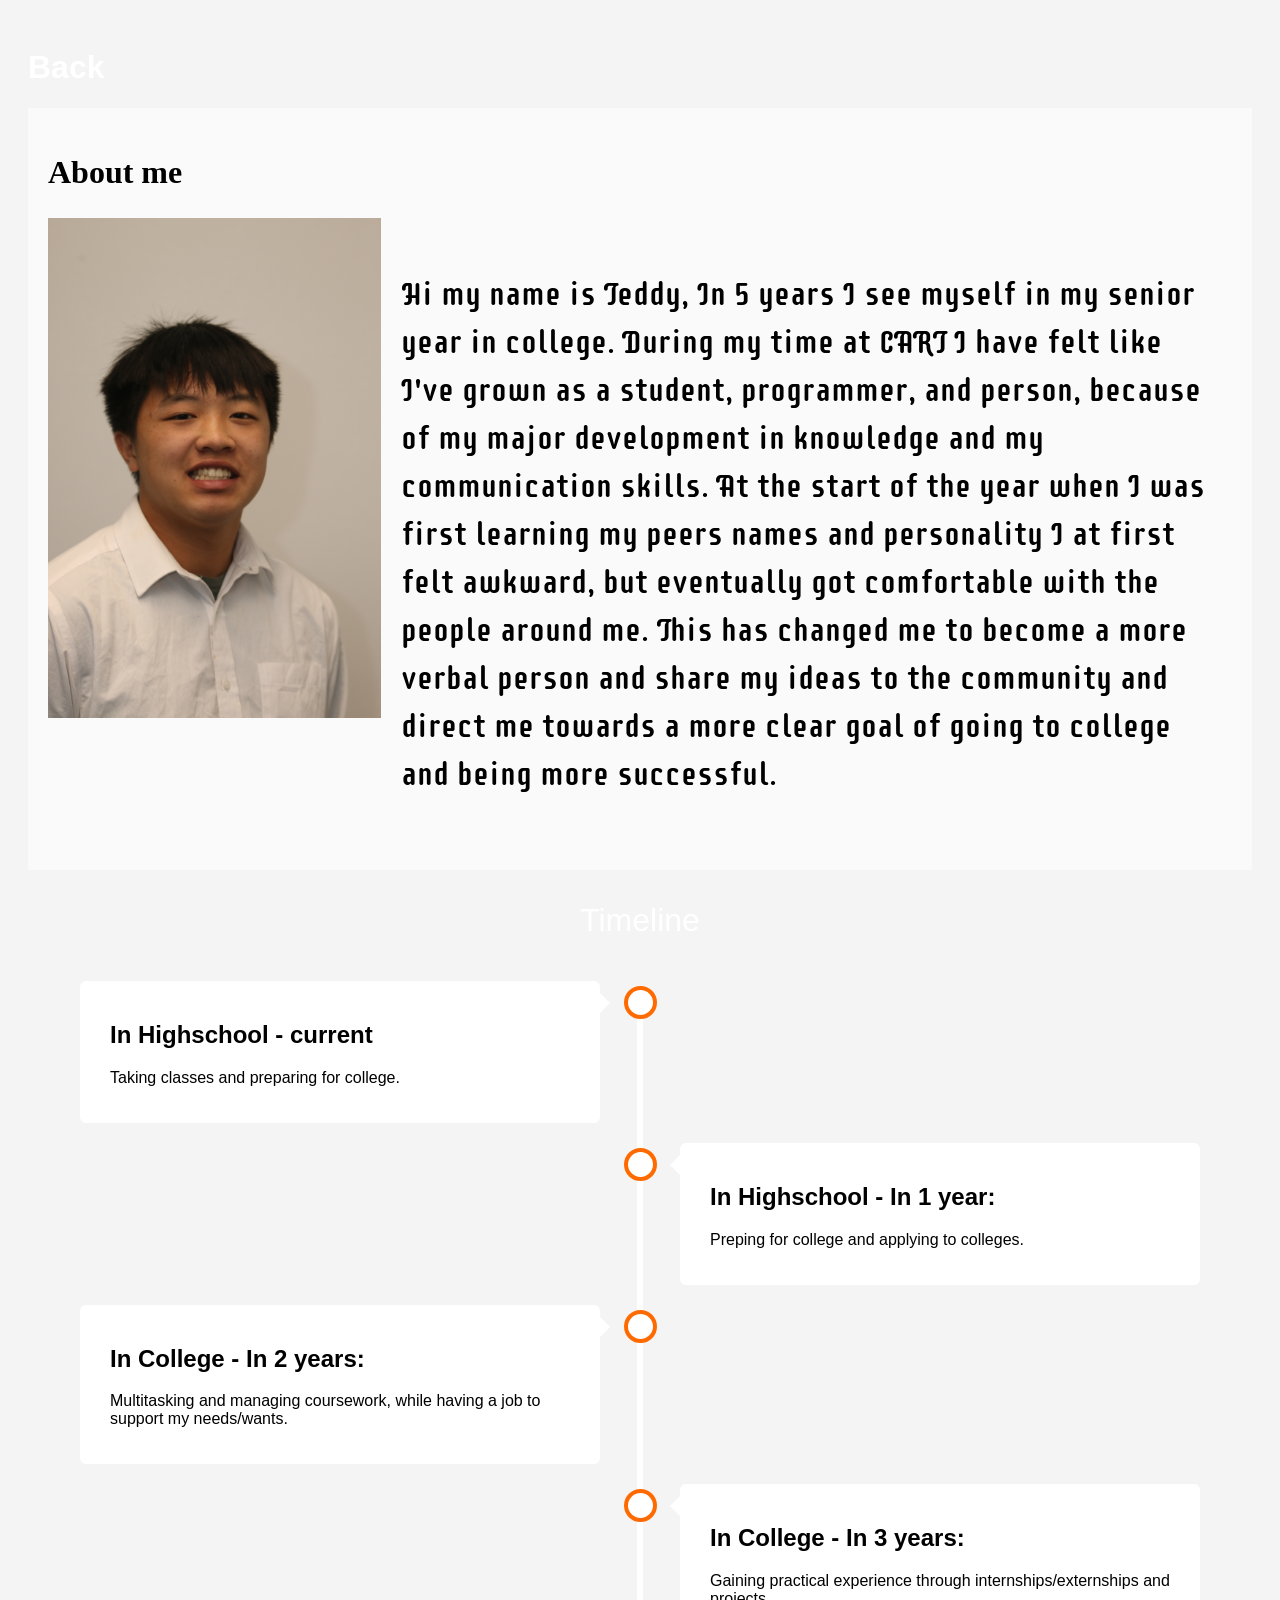
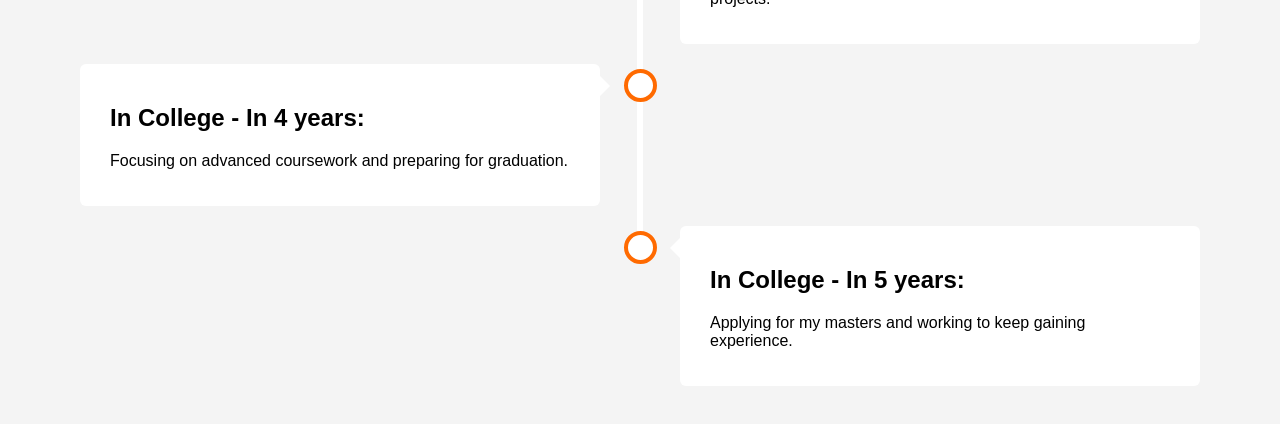
==== About.html @ f7e6aead "wads yay" ====
<!DOCTYPE html>
<html>

<head>
    <title>Page Title</title>
    <link rel="stylesheet" href="style.css">
</head>
<video autoplay muted loop playsinline id="background-video">
    <source src="background.mp4" type="video/mp4">
    Your browser does not support the video tag.
</video>

<body>
    <h1 onclick="goBack()" class="BackBtn">Back</h1>
    <article class="all">
        <section class="column about-section">
            <h2 class="AboutMe" id="AboutMe">About me</h2>
            <div class="content-box about-content">
                <img src="me.JPG" alt="myface" class="myface">
                <p class="textMe">
                    Hi my name is Teddy, In 5 years I see myself in my senior year in college. During my time at
                    CART I have felt like I've grown as a student, programmer, and person, because of my major
                    development in knowledge and my communication skills. At the start of the year when I was first
                    learning my peers
                    names and personality I at first felt awkward, but eventually got comfortable with
                    the people around me.
                    This has changed me to become a more verbal person and share my ideas to the community and
                    direct me towards a more clear goal of going to college and being more successful.
            </div>
        </section>
    </article>
    <p class="Time">Timeline</p>
    <div class="timeline">
        <div class="container left">
            <div class="content">
                <h2>In Highschool - current</h2>
                <p>Taking classes and preparing for college.</p>
            </div>
        </div>
        <div class="container right">
            <div class="content">
                <h2>In Highschool - In 1 year:</h2>
                <p>Preping for college and applying to colleges.</p>
            </div>
            </div>
        <div class="container left">
            <div class="content">
                <h2>In College - In 2 years:</h2>
                <p>Multitasking and managing coursework, while having a job to support my needs/wants.</p>
            </div>
        </div>
        <div class="container right">
            <div class="content">
                <h2>In College - In 3 years:</h2>
                <p>Gaining practical experience through internships/externships and projects.</p>
            </div>
        </div>
        
        <div class="container left">
            <div class="content">
                <h2>In College - In 4 years:</h2>
                <p>Focusing on advanced coursework and preparing for graduation.</p>
            </div>
        </div>
        <div class="container right">
            <div class="content">
                <h2>In College - In 5 years:</h2>
                <p>Applying for my masters and working to keep gaining experience.</p>
            </div>
        </div>
    </div>

    


</body>
<script src="script.js"></script>

</html>
---- style.css ----
@import url('https://fonts.googleapis.com/css2?family=Supermercado+One&display=swap');
#background-video{
    position: fixed;
    top: 50%;
    left: 50%;
    min-width: 100%;
    min-height: 100%;
    width: auto;
    height: auto;
    transform: translate(-50%, -50%);
    object-fit: cover;
    z-index: -1;
}
a {
    text-decoration: none;
}
.choice {
    display: flex;
    flex-direction: column;
    justify-content: center;
    align-items: flex-start;
    height: 100vh;
    padding-left: 10pc;
}
.choice p {
    padding: 15px 30px;
    margin: 10px;
    background: transparent;
    border: 2px solid white;
    border-radius: 12px;
    color: white;
    font-size: 1.5rem;
    cursor: pointer;
    transition:
    /* smooth transitions */
        transform 0.3s ease,
        box-shadow 0.3s ease;
    min-width: 113px;
    text-align: center;
}
/* contact mme */
body {
    font-family: Arial, sans-serif;
    background-color: #f4f4f4;
    padding: 20px;
}
.contain {
    max-width: 500px;
    margin: auto;
    background: white;
    padding: 30px;
    border-radius: 8px;
    box-shadow: 0 0 10px rgba(0,0,0,0.1);
}
input, textarea {
    width: 100%;
    padding: 12px;
    margin-top: 6px;
    margin-bottom: 16px;
    border: 1px solid #ccc;
    border-radius: 4px;
    box-sizing: border-box; /* Ensures padding doesn't affect width */
}
.submit {
    background-color: #007BFF;
    color: white;
    padding: 12px 20px;
    border: none;
    border-radius: 4px;
    cursor: pointer;
    width: 100%;
}
.submit:hover {
    background-color: #0056b3;
}

/* Hover effect */
.choice p:hover {
    /* changes the background to white */
    background: white; 
    /* chnages the color to black */
    color: black; 
    transform: scale(1.08); 
    /* enlarges the button */
}
.nameind {
    font-size: 100px;
    margin: 0%;
    padding: 0%;
    padding-left: 100px;
    padding-top:100px ;
    color: white;
}
.Projects {
    display: grid;
    grid-template-columns: repeat(2, 1fr); 
    gap: 20px; 
    padding-left: 10px;
    cursor: pointer;
}

.all {
    display: flex;
    gap: 20px; 
    padding: 20px;
    font-family: serif;
    background-color: white;
    background-color: rgba(255, 255, 255, 0.5);

}
.column {
    display: flex;
    flex-direction: column;
}
.about-section {
    flex: 2;/* exspands the box size width and makes it even */
}
.textMe {
    padding: 20px;
    line-height: 1.5;
}
.about-content {
    display: flex;
    align-items: flex-start; 
    font-family: "Supermercado One", cursive;
    font-size: xx-large;
}.myface {
    height: 500px;
    opacity: 100%;
}
.aboutMe {
    font-family:"Supermercado One", cursive; 
}
.BackBtn {
    color: white;
    cursor: pointer;
}
.Time {
    color: white;
    display: flex;
    font-size: xx-large;
    justify-content: center;
}
.AboutMe {
    font-size: xx-large;
}

.page{

    min-height:100vh;
    display:flex;
    justify-content:center;
    align-items:center;
    padding:20px;
}

.resume{
    width:850px;
    background:white;
    display:flex;

}

/* LEFT SIDE */
.left{
    width:35%;
    background:#111;
    color:white;
}

.left .img-box img{
    width:100%;
    height:250px;
    object-fit:cover;
}

.left-content{
    padding:20px;
}

.section{
    margin-bottom:28px;
}

.section h2{
    font-size:24px;
    letter-spacing:3px;
    margin-bottom:12px;
    color:white;
}

.section ul{
    padding-left:18px;
}

.section li{
    font-size:14px;
    margin-bottom:8px;
    line-height:1.4;
}

.section p{
    font-size:14px;
    margin-bottom:8px;
}

/* RIGHT SIDE */
.righty{
    width:65%;
    padding:40px;
}

.name h1{
    font-size:70px;
    font-weight:300;
    letter-spacing:4px;
    line-height:0.95;
}
.name {
    color: black;
}
.subtitle{
    margin-top:10px;
    font-size:18px;
    letter-spacing:3px;
    color:black;
}

.summary{
    margin-top:20px;
    font-size:15px;
    line-height:1.6;
    font-weight:600;
}

.line{
    height:4px;
    background:black;
    margin:25px 0;
}

.title{
    font-size:28px;
    letter-spacing:3px;
    color: black;
    margin-bottom:15px;
    font-weight:300;
}

.item{
    margin-bottom:25px;
}

.item-header{
    display:flex;
    justify-content:space-between;
    font-weight:bold;
    margin-bottom:5px;
}

.item ul{
    padding-left:20px;
}

.item li{
    font-size:14px;
    margin-bottom:7px;
    line-height:1.5;
}
.printBtn{
    display: flex;
    align-content: end;
    justify-content: end;
}
.timeline {
    color: white;
}
.timeline ul {
    display: flex;
    list-style: none;
    padding: 50px 0;
    overflow-x: auto;
  }
  
  .timeline li {
    position: relative;
    min-width: 200px; /* Space between events */
    text-align: center;
  }
  .timeline ul::before {
    content: '';
    position: absolute;
    top: 50%;
    left: 0;
    width: 100%;
    height: 4px;
    background: #ccc;
    z-index: -1;
  }
  .timeline li::after {
    content: '';
    position: absolute;
    top: 50%;
    left: 50%;
    transform: translate(-50%, -50%);
    width: 15px;
    height: 15px;
    background: #3498db;
    border-radius: 50%;
    border: 3px solid #fff;
    color: white;
  }
  .timeline ul::before {
    content: '';
    position: absolute;
    top: 50%;
    left: 0;
    width: 100%;
    height: 4px;
    background: #ccc;
    z-index: -1;
    color: white;

    
  }
  /* taken from w3 schools */
  * {
    box-sizing: border-box;
  }
  
  /* Set a background color */
  body {

    font-family: Helvetica, sans-serif;
  }
  
  /* The actual timeline (the vertical ruler) */
  .timeline {
    position: relative;
    max-width: 1200px;
    margin: 0 auto;
  }
  
  /* The actual timeline (the vertical ruler) */
  .timeline::after {
    content: '';
    position: absolute;
    width: 6px;
    background-color: white;
    top: 16px;
    bottom: 150px;
    left: 50%;
    margin-left: -3px;
    
  }
  
  /* Container around content */
  .container {
    padding: 10px 40px;
    position: relative;
    background-color: inherit;
    width: 50%;
  }
  
  /* The circles on the timeline */
  .container::after {
    content: '';
    position: absolute;
    width: 25px;
    height: 25px;
    right: -17px;
    background-color: white;
    border: 4px solid #ff6a00;
    top: 15px;
    border-radius: 50%;
    z-index: 1;
  }
  
  /* Place the container to the left */
  .left {
    left: 0;
  }
  
  /* Place the container to the right */
  .right {
    left: 50%;
  }
  
  /* Add arrows to the left container (pointing right) */
  .left::before {
    content: " ";
    height: 0;
    position: absolute;
    top: 22px;
    width: 0;
    z-index: 1;
    right: 30px;
    border: medium solid white;
    border-width: 10px 0 10px 10px;
    border-color: transparent transparent transparent white;
  }
  
  /* Add arrows to the right container (pointing left) */
  .right::before {
    content: " ";
    height: 0;
    position: absolute;
    top: 22px;
    width: 0;
    z-index: 1;
    left: 30px;
    border: medium solid white;
    border-width: 10px 10px 10px 0;
    border-color: transparent white transparent transparent;
  }
  
  /* Fix the circle for containers on the right side */
  .right::after {
    left: -16px;
  }
  
  /* The actual content */
  .content {
    padding: 20px 30px;
    background-color: rgb(255, 255, 255);
    color: black;
    position: relative;
    border-radius: 6px;
  }
  
  /* Media queries - Responsive timeline on screens less than 600px wide */
  @media screen and (max-width: 600px) {
  /* Place the timelime to the left */
    .timeline::after {
      left: 31px;
    }
  
  /* Full-width containers */
    .container {
      width: 100%;
      padding-left: 70px;
      padding-right: 25px;
    }
    .timeline::after {
        top: 0;
        bottom: 0;
      }
  
  /* Make sure that all arrows are pointing leftwards */
    .container::before {
      left: 60px;
      border: medium solid white;
      border-width: 10px 10px 10px 0;
      border-color: transparent white transparent transparent;
    }
  
  /* Make sure all circles are at the same spot */
    .left::after, .right::after {
      left: 15px;
    }
  
  /* Make all right containers behave like the left ones */
    .right {
      left: 0%;
    }
  }
  

@keyframes moveLeft {
    from {
      transform: translateX(-100px); /* Starting position */
    }
    to {
      transform: translateX(0); /* Move 100px to the left */
    }
  }


    .aboutbtn {
    animation: moveLeft 2s linear ; 
  }
  .projectbtn {
    animation: moveLeft 2.5s linear ; 
  }
  .resumebtn {
    animation: moveLeft 3s linear ; 
  }
  .contactbtn {
    animation: moveLeft 3.5s linear ; 
  }
  .gamesbtn {
    animation: moveLeft 4.5s linear ;
  }












@media print {
    /* Hide everything */
    * {
    visibility: hidden;
    }
    /* Show only the specific section and its contents */
    #section-to-print, #section-to-print * {
    visibility: visible;
    }
    /* Position the section at the top of the printed page */
    #section-to-print {
    position: absolute;
    left: 0;
    top: 0;
    }
}
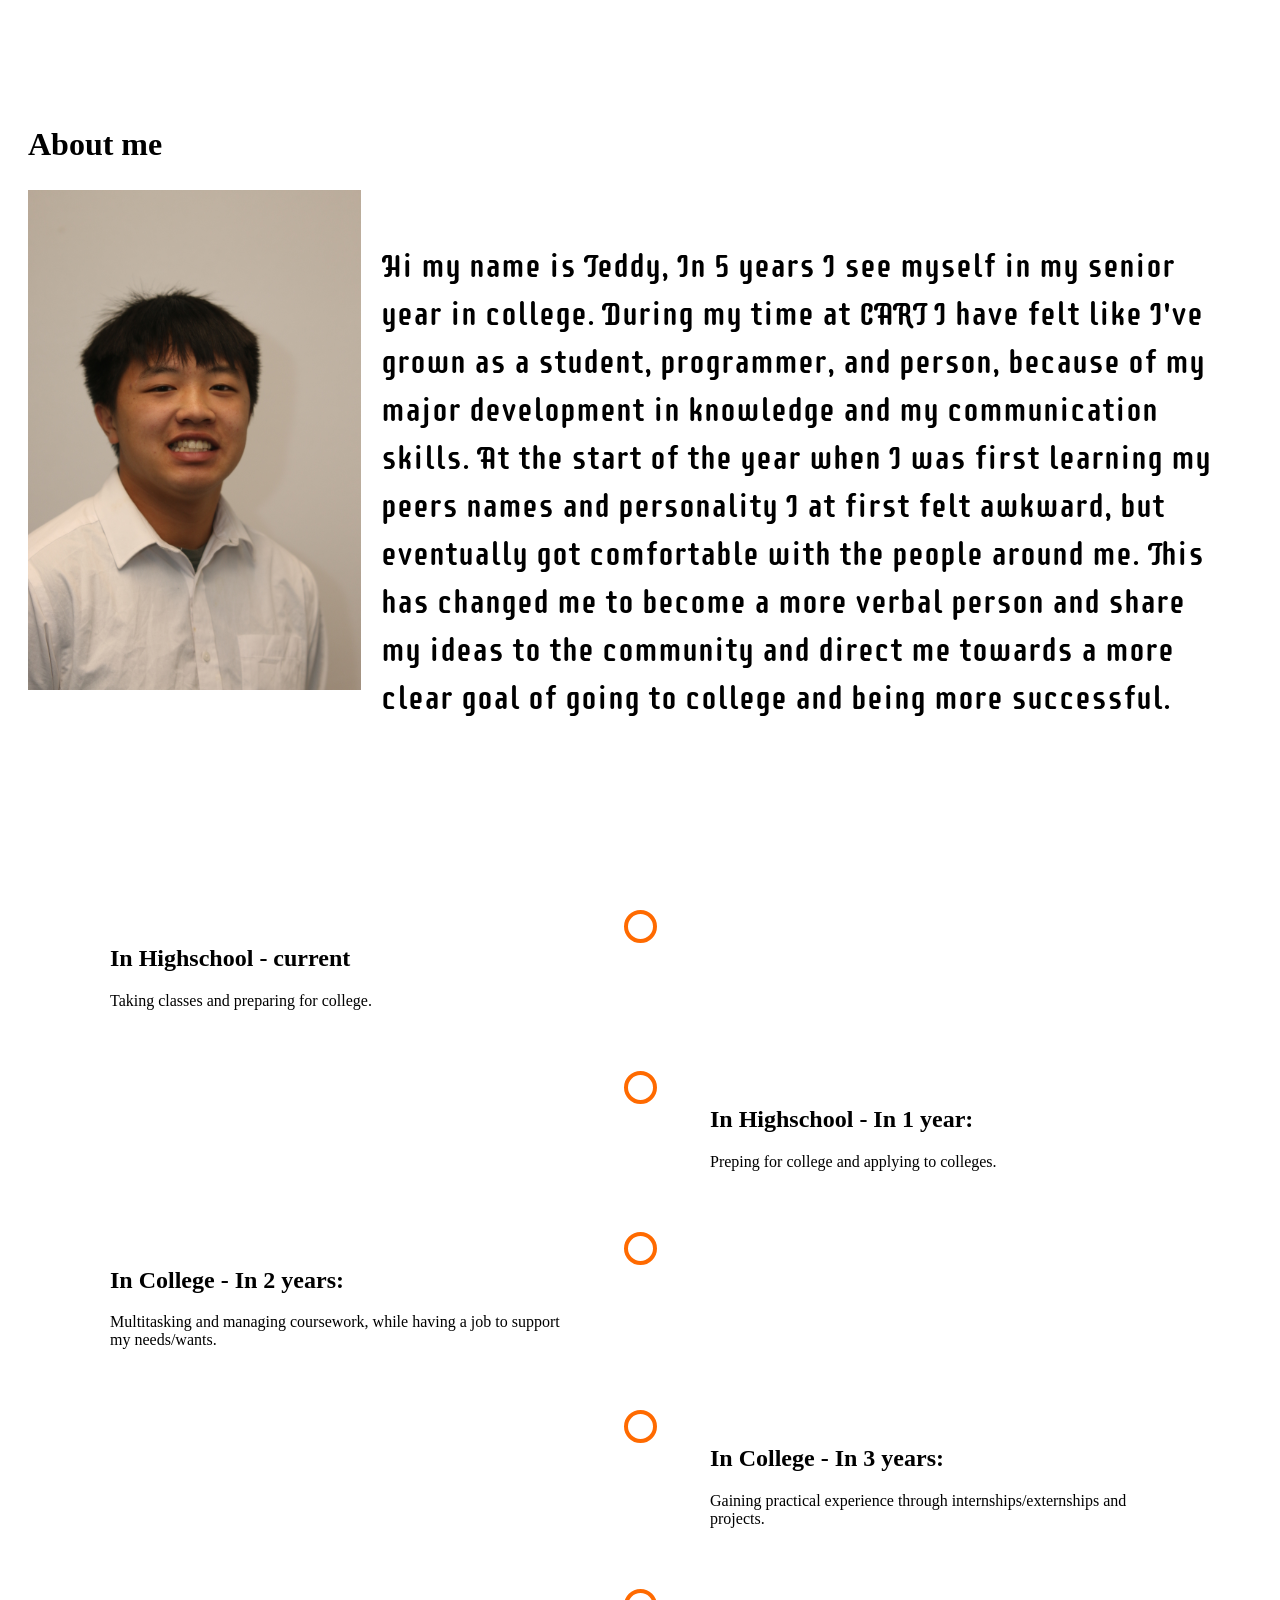
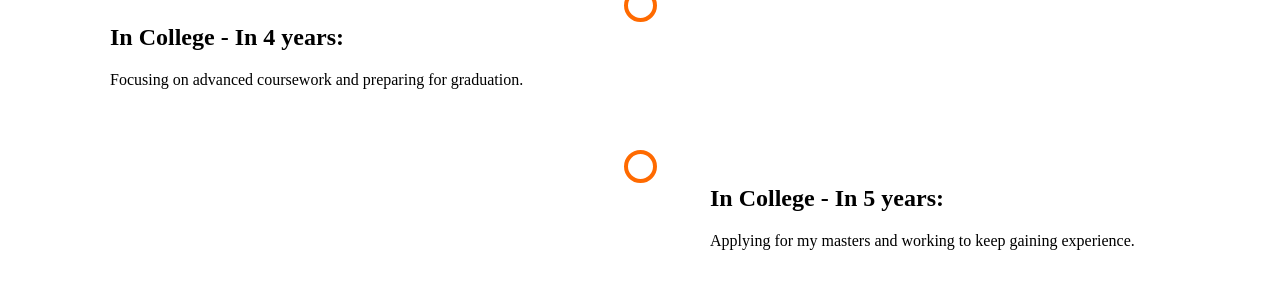
==== commit 6efb3b4a: "dawdawdaw asadawdwa" ====
--- a/About.html
+++ b/About.html
@@ -9,7 +9,6 @@
     <source src="background.mp4" type="video/mp4">
     Your browser does not support the video tag.
 </video>
-
 <body>
     <h1 onclick="goBack()" class="BackBtn">Back</h1>
     <article class="all">
--- a/style.css
+++ b/style.css
@@ -14,6 +14,14 @@
 a {
     text-decoration: none;
 }
+/* fade elements */
+body {
+  opacity: 1;
+  transition: opacity 10s ease-in-out;
+}
+body.fade-out {
+  opacity: 0.3;
+}
 .choice {
     display: flex;
     flex-direction: column;
@@ -38,11 +46,13 @@
     min-width: 113px;
     text-align: center;
 }
-/* contact mme */
-body {
+/* contact me */
+.body {
     font-family: Arial, sans-serif;
     background-color: #f4f4f4;
     padding: 20px;
+    opacity: 1;
+    transition: opacity 0.5s ease-in-out;
 }
 .contain {
     max-width: 500px;
@@ -328,12 +338,6 @@
     box-sizing: border-box;
   }
   
-  /* Set a background color */
-  body {
-
-    font-family: Helvetica, sans-serif;
-  }
-  
   /* The actual timeline (the vertical ruler) */
   .timeline {
     position: relative;
@@ -475,7 +479,7 @@
     }
   }
 
-
+/* smooth menu button animation */
     .aboutbtn {
     animation: moveLeft 2s linear ; 
   }
@@ -491,16 +495,6 @@
   .gamesbtn {
     animation: moveLeft 4.5s linear ;
   }
-
-
-
-
-
-
-
-
-
-
 
 
 @media print {
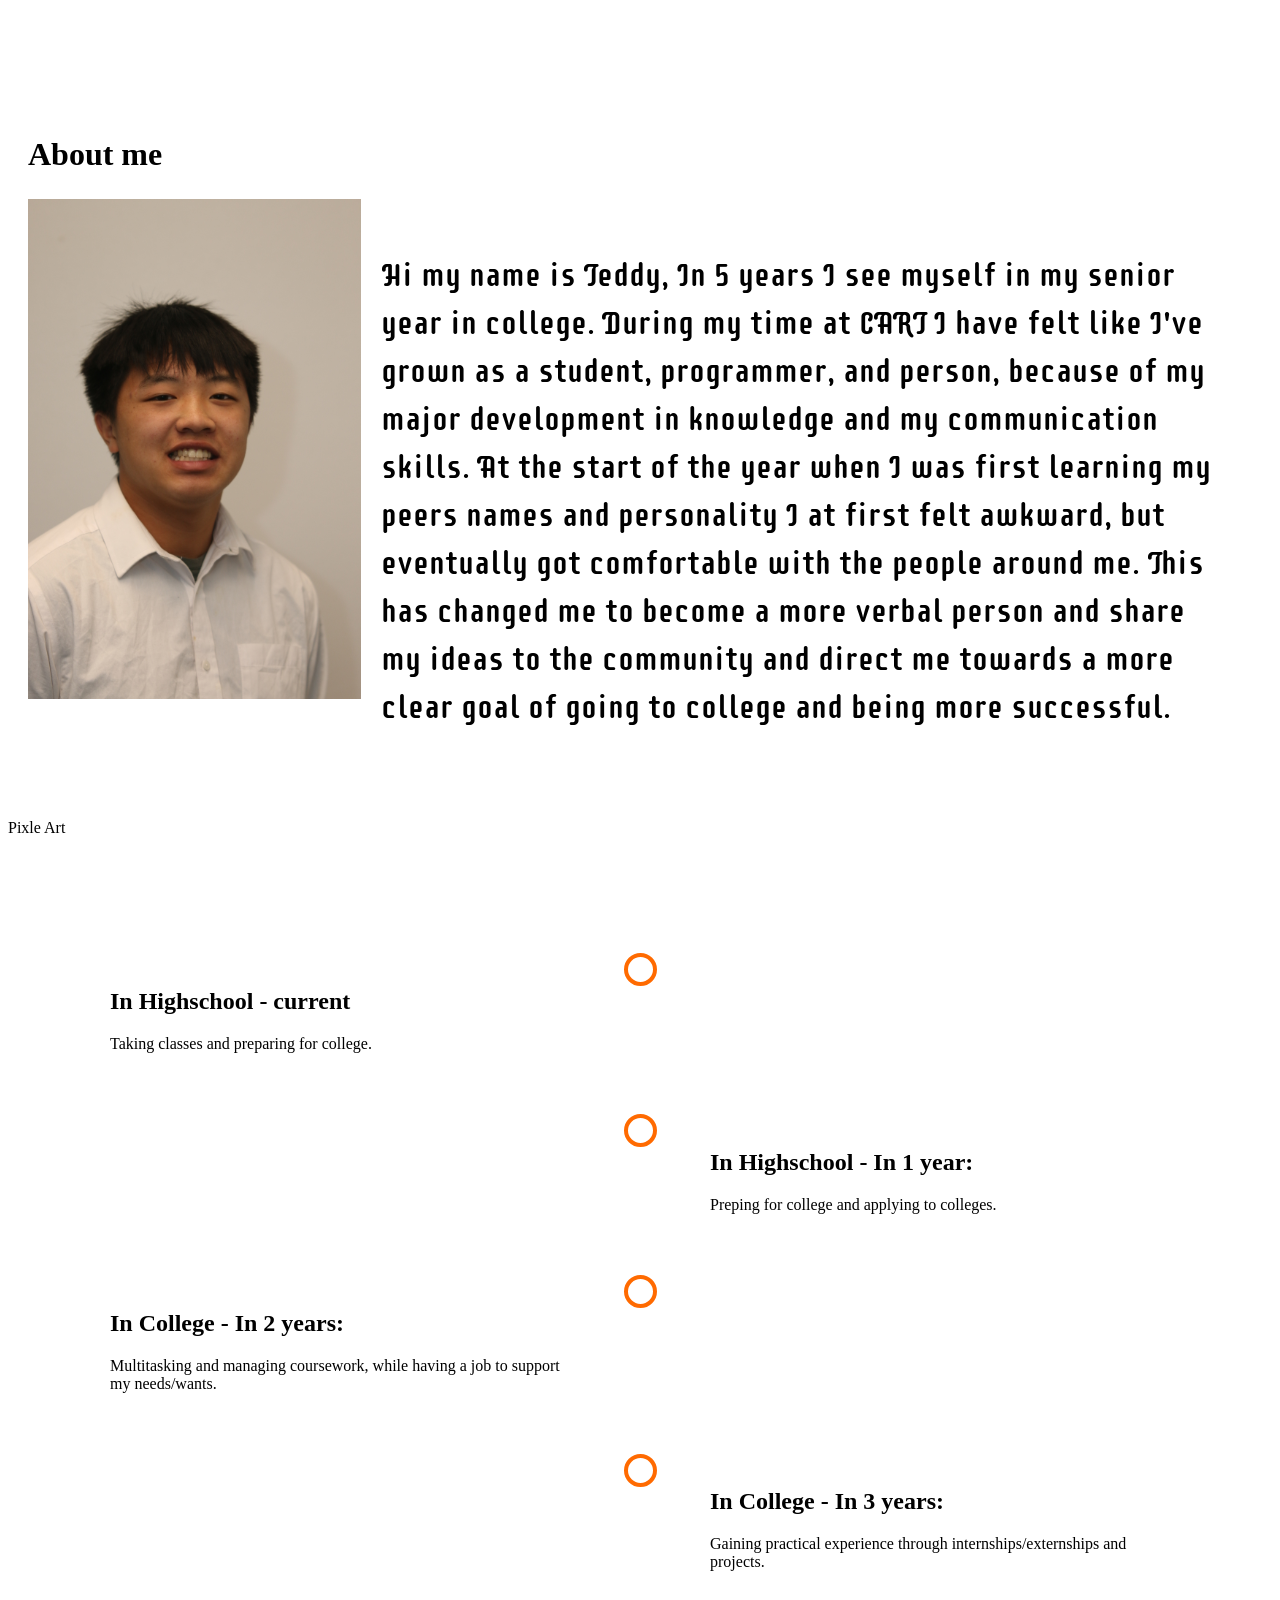
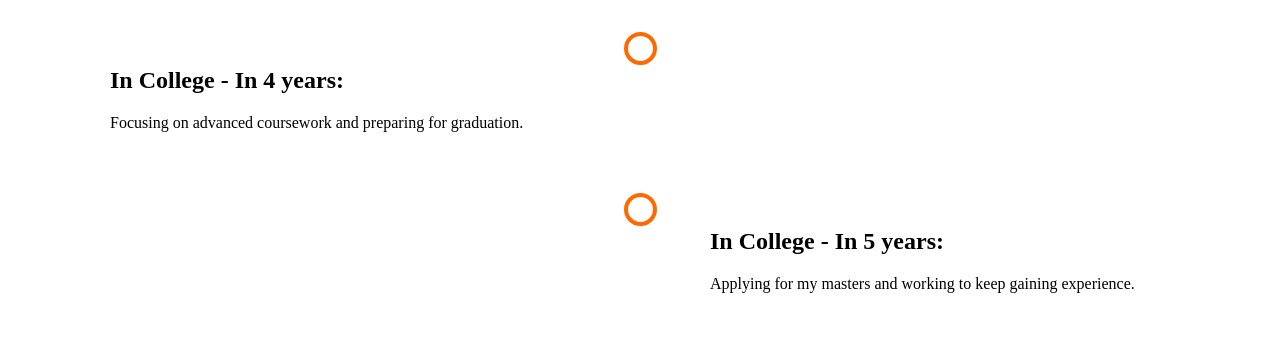
==== commit bf7fb11a: "se meep" ====
--- a/About.html
+++ b/About.html
@@ -9,6 +9,7 @@
     <source src="background.mp4" type="video/mp4">
     Your browser does not support the video tag.
 </video>
+
 <body>
     <h1 onclick="goBack()" class="BackBtn">Back</h1>
     <article class="all">
@@ -28,48 +29,58 @@
             </div>
         </section>
     </article>
-    <p class="Time">Timeline</p>
-    <div class="timeline">
-        <div class="container left">
-            <div class="content">
-                <h2>In Highschool - current</h2>
-                <p>Taking classes and preparing for college.</p>
+    <p class="Art">Pixle Art</p>
+    <article>
+        <section>
+
+        </section>
+    </article>
+    <div class="timeStuff">
+
+
+        <p class="Time">Timeline</p>
+        <div class="timeline">
+
+            <div class="container left">
+                <div class="content">
+                    <h2>In Highschool - current</h2>
+                    <p>Taking classes and preparing for college.</p>
+                </div>
             </div>
-        </div>
-        <div class="container right">
-            <div class="content">
-                <h2>In Highschool - In 1 year:</h2>
-                <p>Preping for college and applying to colleges.</p>
+            <div class="container right">
+                <div class="content">
+                    <h2>In Highschool - In 1 year:</h2>
+                    <p>Preping for college and applying to colleges.</p>
+                </div>
             </div>
+            <div class="container left">
+                <div class="content">
+                    <h2>In College - In 2 years:</h2>
+                    <p>Multitasking and managing coursework, while having a job to support my needs/wants.</p>
+                </div>
             </div>
-        <div class="container left">
-            <div class="content">
-                <h2>In College - In 2 years:</h2>
-                <p>Multitasking and managing coursework, while having a job to support my needs/wants.</p>
+            <div class="container right">
+                <div class="content">
+                    <h2>In College - In 3 years:</h2>
+                    <p>Gaining practical experience through internships/externships and projects.</p>
+                </div>
             </div>
-        </div>
-        <div class="container right">
-            <div class="content">
-                <h2>In College - In 3 years:</h2>
-                <p>Gaining practical experience through internships/externships and projects.</p>
+
+            <div class="container left">
+                <div class="content">
+                    <h2>In College - In 4 years:</h2>
+                    <p>Focusing on advanced coursework and preparing for graduation.</p>
+                </div>
             </div>
-        </div>
-        
-        <div class="container left">
-            <div class="content">
-                <h2>In College - In 4 years:</h2>
-                <p>Focusing on advanced coursework and preparing for graduation.</p>
-            </div>
-        </div>
-        <div class="container right">
-            <div class="content">
-                <h2>In College - In 5 years:</h2>
-                <p>Applying for my masters and working to keep gaining experience.</p>
+            <div class="container right">
+                <div class="content">
+                    <h2>In College - In 5 years:</h2>
+                    <p>Applying for my masters and working to keep gaining experience.</p>
+                </div>
             </div>
         </div>
     </div>
 
-    
 
 
 </body>
--- a/style.css
+++ b/style.css
@@ -101,6 +101,7 @@
     padding-top:100px ;
     color: white;
 }
+
 .Projects {
     display: grid;
     grid-template-columns: repeat(2, 1fr); 
@@ -109,6 +110,7 @@
     cursor: pointer;
 }
 
+
 .all {
     display: flex;
     gap: 20px; 
@@ -144,12 +146,18 @@
 .BackBtn {
     color: white;
     cursor: pointer;
+    border:2px solid white;
+    padding: 10px;   
+    margin: 10px;        
+    display: inline-block;     
+    border-radius: 12px;        
 }
 .Time {
     color: white;
     display: flex;
     font-size: xx-large;
     justify-content: center;
+
 }
 .AboutMe {
     font-size: xx-large;
@@ -252,7 +260,7 @@
 .title{
     font-size:28px;
     letter-spacing:3px;
-    color: black;
+    color: rgb(255, 255, 255);
     margin-bottom:15px;
     font-weight:300;
 }
@@ -283,7 +291,7 @@
     justify-content: end;
 }
 .timeline {
-    color: white;
+    color: rgb(255, 255, 255);
 }
 .timeline ul {
     display: flex;
@@ -304,7 +312,7 @@
     left: 0;
     width: 100%;
     height: 4px;
-    background: #ccc;
+    background: #ffffff;
     z-index: -1;
   }
   .timeline li::after {
@@ -317,8 +325,8 @@
     height: 15px;
     background: #3498db;
     border-radius: 50%;
-    border: 3px solid #fff;
-    color: white;
+    border: 3px solid #ffffff;
+    color: rgb(255, 255, 255);
   }
   .timeline ul::before {
     content: '';
@@ -327,9 +335,9 @@
     left: 0;
     width: 100%;
     height: 4px;
-    background: #ccc;
+    background: #ffffff;
     z-index: -1;
-    color: white;
+    color: rgb(255, 255, 255);
 
     
   }
@@ -350,7 +358,7 @@
     content: '';
     position: absolute;
     width: 6px;
-    background-color: white;
+    background-color: rgb(255, 255, 255);
     top: 16px;
     bottom: 150px;
     left: 50%;
@@ -373,7 +381,7 @@
     width: 25px;
     height: 25px;
     right: -17px;
-    background-color: white;
+    background-color: rgb(255, 255, 255);
     border: 4px solid #ff6a00;
     top: 15px;
     border-radius: 50%;
@@ -399,7 +407,7 @@
     width: 0;
     z-index: 1;
     right: 30px;
-    border: medium solid white;
+    border: medium solid rgb(255, 255, 255);
     border-width: 10px 0 10px 10px;
     border-color: transparent transparent transparent white;
   }
@@ -423,15 +431,63 @@
     left: -16px;
   }
   
-  /* The actual content */
+  /* The actual content words*/
   .content {
     padding: 20px 30px;
     background-color: rgb(255, 255, 255);
-    color: black;
+    color: rgb(0, 0, 0);
     position: relative;
     border-radius: 6px;
   }
-  
+  /* projects */
+  .proj {
+    display: flex;
+    align-content: center;
+    border-radius: 15px;
+    padding: 10px;
+    gap: 10px;
+    position: relative;
+    background-color: black;
+    height: 500px;
+    border-radius: 8px;
+    overflow: hidden;
+}
+.pro {
+    width: 100%;  
+    height: 100%;
+    object-fit: cover;
+    display: flex;
+    justify-content: center;
+}
+.proTitle {
+    display: flex;
+    justify-content: center;
+    color: white;
+    font-family: "Supermercado One", cursive;
+}
+.projText {
+  color: white;
+  font-size: xx-large;
+  font-family: "Supermercado One" cursive;
+  display: flex;
+  flex-direction: column;
+  justify-content: center;
+  align-items: center;
+  padding-left:10px ;
+  padding-right:10px ;
+}
+.Projects {
+  display: grid;
+  grid-template-columns: repeat(2, 1fr); 
+  gap: 20px; 
+  padding-left: 10px;
+  cursor: pointer;
+}
+.cards {
+  border-radius: 15px;
+}
+
+
   /* Media queries - Responsive timeline on screens less than 600px wide */
   @media screen and (max-width: 600px) {
   /* Place the timelime to the left */
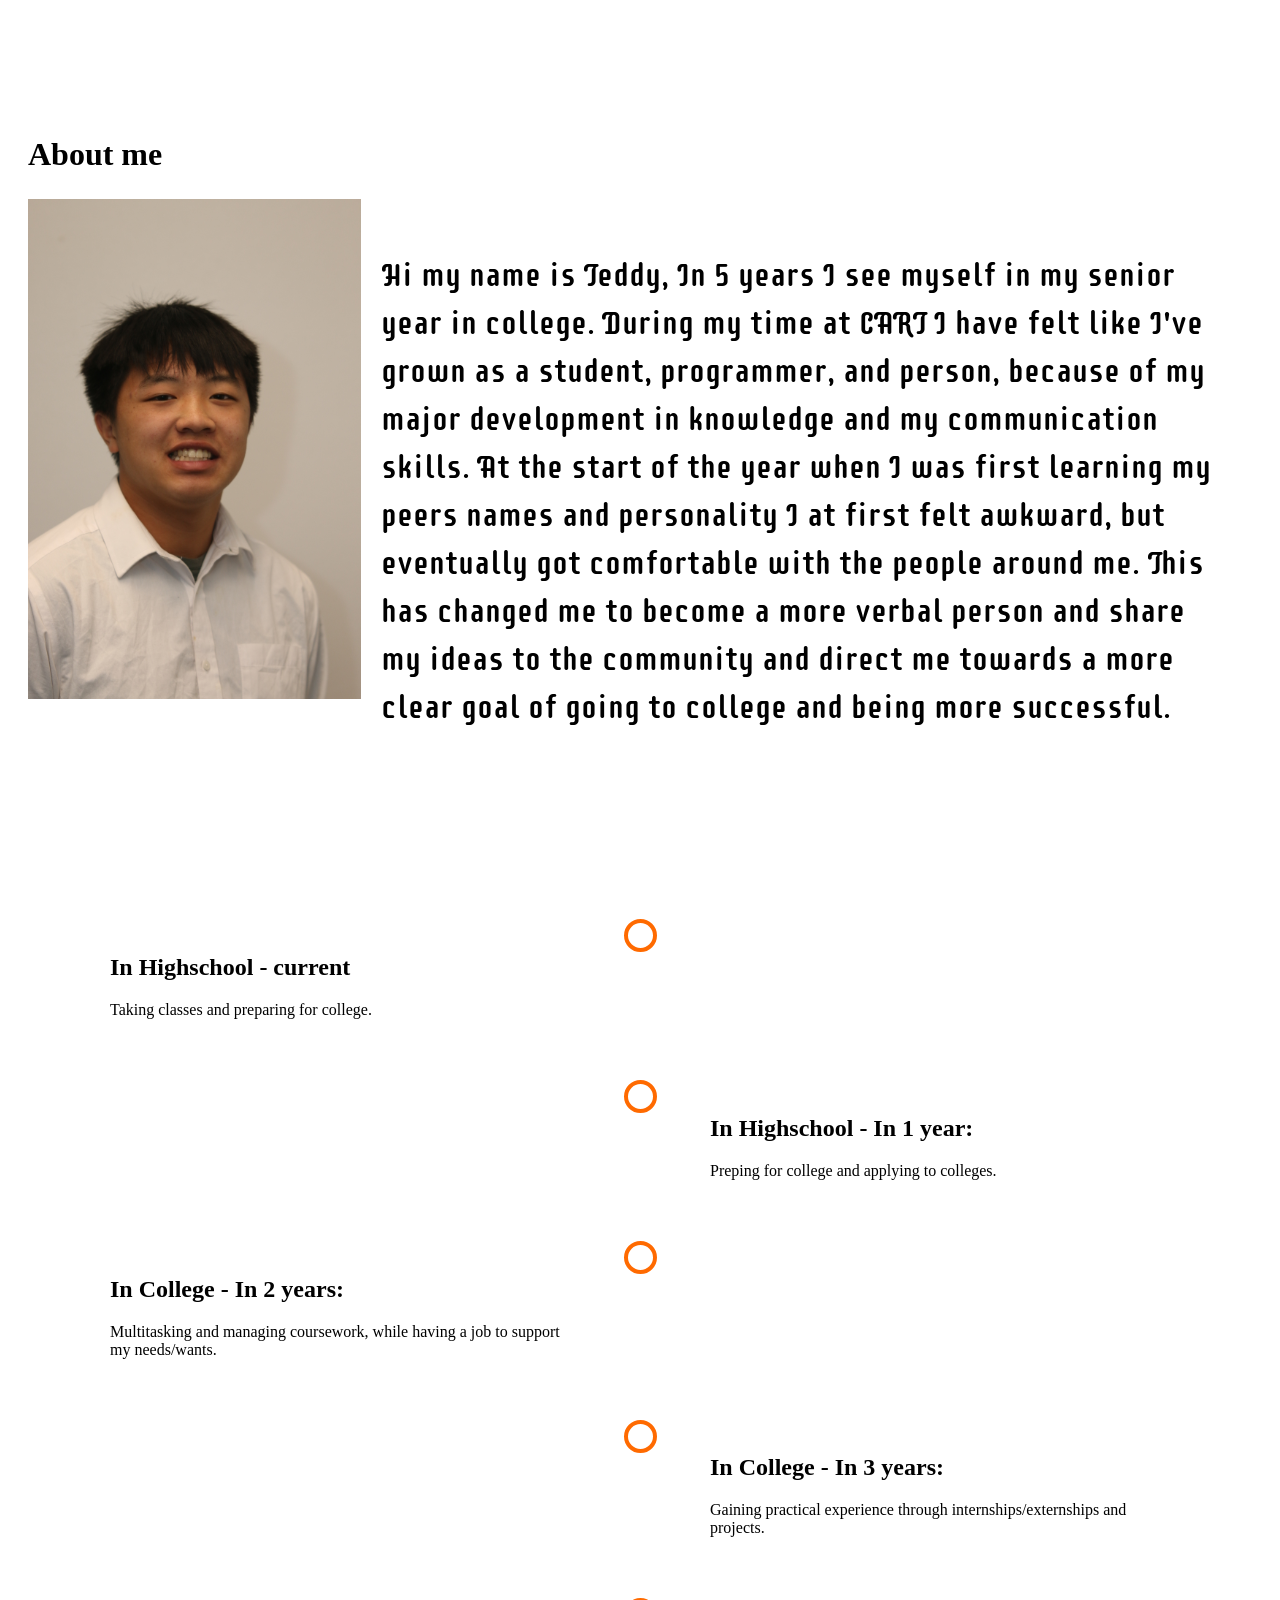
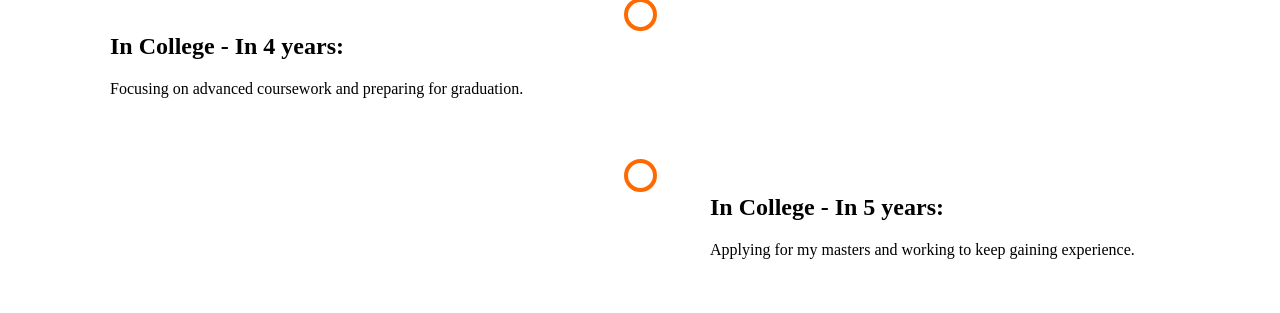
==== commit 6bef1f09: "csz cxc" ====
--- a/About.html
+++ b/About.html
@@ -29,7 +29,6 @@
             </div>
         </section>
     </article>
-    <p class="Art">Pixle Art</p>
     <article>
         <section>
 
